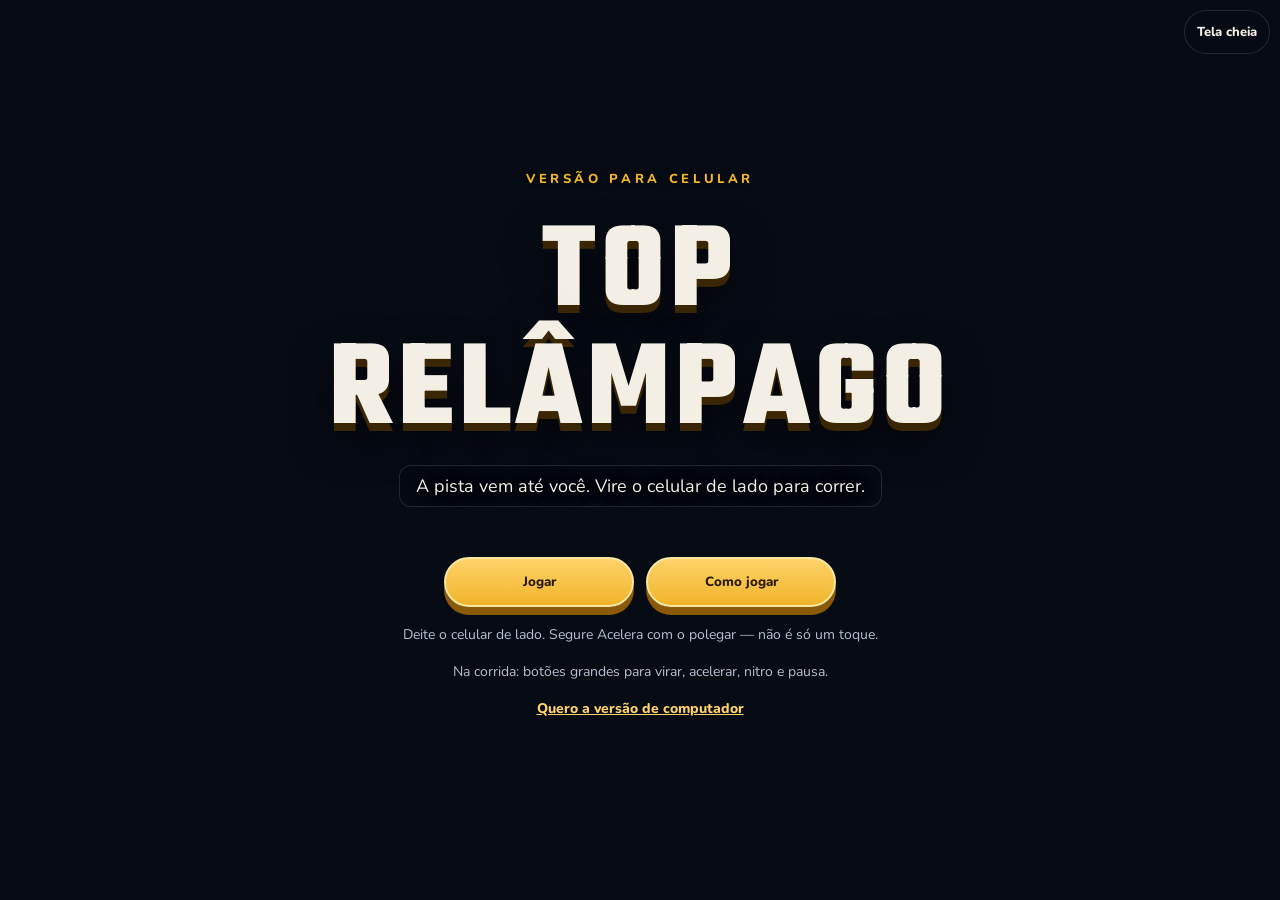
==== celular/index.html @ cd4d46d6 "Polish: tip 1º min, juice gate, pause/pads/chegada, cache ?v=202610012319 - Dica PT-BR (acelera/curv" ====
<!DOCTYPE html>
<html lang="pt-BR">
<head>
  <!-- ui: no Som/Pausa nosombtn2 -->
  <meta charset="UTF-8" />
  <meta name="viewport" content="width=device-width, initial-scale=1, maximum-scale=1, user-scalable=no, viewport-fit=cover, interactive-widget=resizes-content" />
  <title>TOP RELÂMPAGO · Celular</title>
  <meta name="description" content="TOP RELÂMPAGO no celular, com botões na tela." />
  <meta name="theme-color" content="#0b1220" />
  <meta name="apple-mobile-web-app-capable" content="yes" />
  <meta name="apple-mobile-web-app-status-bar-style" content="black-translucent" />
  <meta name="mobile-web-app-capable" content="yes" />
  <link rel="icon" href="../favicon.svg" type="image/svg+xml" />
  <link rel="preconnect" href="https://fonts.googleapis.com" />
  <link rel="preconnect" href="https://fonts.gstatic.com" crossorigin />
  <link href="https://fonts.googleapis.com/css2?family=Nunito:wght@500;700;800&family=Teko:wght@500;600;700&display=swap" rel="stylesheet" />
  <link rel="stylesheet" href="../css/style.css?v=202610012319" />
  <script type="importmap">
  {
    "imports": {
      "three": "../js/vendor/three.module.js?v=202610012319"
    }
  }
  </script>
</head>
<body data-modo="celular" class="modo-celular">
  <div id="app">
    <canvas id="view" tabindex="0"></canvas>

    <div id="hud" class="hud hidden" aria-hidden="true">
      <div class="hud-top">
        <div class="hud-card hud-track">
          <span class="hud-label">Pista</span>
          <strong class="hud-track-value"><span id="hud-flag" class="hud-flag">🏖️</span><span id="hud-track-name">Praia</span></strong>
        </div>
        <div class="hud-card">
          <span class="hud-label">Posição</span>
          <strong id="hud-pos">1<span>/8</span></strong>
        </div>
        <div class="hud-card">
          <span class="hud-label">Volta</span>
          <strong id="hud-lap">1<span>/2</span></strong>
        </div>
        <div class="hud-card wide">
          <span class="hud-label">Tempo</span>
          <strong id="hud-time">0:00.00</strong>
        </div>
        <div class="hud-card">
          <span class="hud-label">Melhor</span>
          <strong id="hud-best">—</strong>
        </div>
      </div>
      <div class="hud-mid">
        <div class="minimap-wrap">
          <span class="minimap-label">MAPA</span>
          <canvas id="minimap" width="154" height="154" aria-label="Minimapa da pista"></canvas>
        </div>
      </div>
      <div class="hud-bottom">
        <div class="bars">
          <div class="bar">
            <span id="hud-nitro-label">Nitro · 3</span>
            <div class="nitro-pips" id="hud-nitro-pips" aria-label="Cargas de nitro">
              <i></i><i></i><i></i>
            </div>
          </div>
          <div class="bar">
            <span>Combustível</span>
            <div class="bar-track fuel"><i id="hud-fuel"></i></div>
          </div>
        </div>
        <div class="speedo">
          <strong id="hud-speed">0</strong>
          <em>km/h</em>
        </div>
      </div>
      <div id="toast" class="toast hidden"></div>
    </div>

    <div id="lap-banner" class="lap-banner hidden" aria-live="polite">
      <span class="lap-banner-eyebrow">Ao vivo</span>
      <strong id="lap-banner-title">VOLTA</strong>
      <div class="lap-banner-stats">
        <span class="lap-banner-pos">P<span id="lap-banner-pos">1</span></span>
        <span id="lap-banner-time">0:00.00</span>
      </div>
    </div>

    <div id="radio" class="radio hidden" aria-live="polite">
      <span class="radio-tag">Rádio</span>
      <span id="radio-msg"></span>
    </div>

    <div id="countdown" class="countdown hidden" aria-live="polite">
      <div class="lights" aria-hidden="true"><i></i><i></i><i></i></div>
      <strong id="countdown-num">3</strong>
    </div>

<section id="screen-title" class="screen">
      <div class="screen-inner">
        <p class="eyebrow">Versão para celular</p>
        <h1>TOP RELÂMPAGO</h1>
        <p class="tagline">A pista vem até você. Vire o celular de lado para correr.</p>
        <div class="menu" id="menu-title">
          <button type="button" data-action="play" class="primary">Jogar</button>
          <button type="button" data-action="howto">Como jogar</button>
        </div>
        <p id="webgl-note" class="hint webgl-note hidden" role="status">Este aparelho não ligou o gráfico 3D. O jogo segue no modo clássico (2D).</p>
        <p class="hint">Deite o celular de lado. Segure Acelera com o polegar — não é só um toque.</p>
        <p class="hint">Na corrida: botões grandes para virar, acelerar, nitro e pausa.</p>
        <p class="hint"><a href="../index.html">Quero a versão de computador</a></p>
      </div>
    </section>

    <section id="screen-howto" class="screen hidden">
      <div class="screen-inner card-panel">
        <h2>Como jogar</h2>
        <ul class="howto">
          <li>Deite o celular de lado — a pista fica maior.</li>
          <li>Polegar esquerdo: virar para os lados.</li>
          <li>Polegar direito: <strong>segure Acelera</strong> (não é só um toque) e use o nitro.</li>
          <li>Cole atrás de um rival para ganhar vácuo (draft) e um pouco mais de velocidade.</li>
          <li>Galão amarelo no meio da pista: passe por cima para encher o tanque. Sem combustível o motor morre.</li>
          <li>No campeonato, precisa chegar em 4º ou melhor para avançar.</li>
          <li>O nitro tem 3 cargas por corrida. Cada toque gasta uma. Solte e aperte de novo para a próxima.</li>
          <li>Tela cheia / Preencher tela ocupa a área visível. No iPhone a barra do Safari só some em Compartilhar → Adicionar à Tela de Início.</li>
        </ul>
        <p>Fique no asfalto. Curvas fortes puxam o carro. Os rivais fecham a porta. Ganhe dinheiro nas corridas e melhore o carro na oficina.</p>
        <div class="menu">
          <button type="button" data-action="back-title" class="primary">Voltar</button>
        </div>
      </div>
    </section>

    <section id="screen-cars" class="screen hidden">
      <div class="screen-inner wide">
        <h2>Escolha o carro</h2>
        <p class="sub">Cada um dirige de um jeito. Teste e sinta.</p>
        <div id="car-grid" class="grid-4"></div>
        <div class="menu">
          <button type="button" data-action="cars-next" class="primary">Continuar</button>
          <button type="button" data-action="back-title">Voltar</button>
        </div>
      </div>
    </section>

    <section id="screen-mode" class="screen hidden">
      <div class="screen-inner">
        <h2>Como quer correr?</h2>
        <div class="menu stacked">
          <button type="button" data-action="mode-cup" class="primary" id="btn-cup">Campeonato</button>
          <button type="button" data-action="mode-quick">Corrida rápida</button>
          <button type="button" data-action="open-shop">Oficina</button>
          <button type="button" data-action="back-cars">Trocar carro</button>
        </div>
        <p class="hint" id="money-hint">Seu dinheiro: $0</p>
      </div>
    </section>

    <section id="screen-tracks" class="screen hidden">
      <div class="screen-inner wide">
        <h2>Escolha a pista</h2>
        <div id="track-grid" class="grid-tracks"></div>
        <div class="menu">
          <button type="button" data-action="track-go" class="primary">Correr</button>
          <button type="button" data-action="back-mode">Voltar</button>
        </div>
      </div>
    </section>

    <section id="screen-shop" class="screen hidden">
      <div class="screen-inner wide">
        <h2>Oficina</h2>
        <p class="sub" id="shop-money">Dinheiro: $0</p>
        <div id="shop-grid" class="shop-grid"></div>
        <div class="menu">
          <button type="button" data-action="shop-back" class="primary">Pronto</button>
        </div>
      </div>
    </section>

    <section id="screen-pause" class="screen hidden dim pause-overlay">
      <div class="screen-inner card-panel pause-card">
        <p class="pause-eyebrow">Corrida pausada</p>
        <h2>Pausa</h2>
        <p class="pause-hint">Toque em Continuar para voltar à pista.</p>
        <ul class="howto compact">
          <li>Segure <strong>Acelera</strong> · setas viram · <strong>Nitro</strong> no polegar</li>
          <li>Deite o celular para ver mais pista</li>
        </ul>
        <div class="menu stacked">
          <button type="button" data-action="resume" class="primary">Continuar</button>
          <button type="button" data-action="mute">Som</button>
          <button type="button" data-action="restart">Recomeçar</button>
          <button type="button" data-action="quit-race">Sair da corrida</button>
        </div>
      </div>
    </section>

    <section id="screen-results" class="screen hidden">
      <div class="screen-inner wide">
        <h2 id="results-title">Chegada</h2>
        <p class="sub" id="results-sub"></p>
        <table class="board" id="results-table"></table>
        <div class="menu">
          <button type="button" data-action="results-next" class="primary">Continuar</button>
        </div>
      </div>
    </section>

    <section id="screen-standings" class="screen hidden">
      <div class="screen-inner wide">
        <h2 id="standings-title">Campeonato</h2>
        <p class="sub" id="standings-sub"></p>
        <table class="board" id="standings-table"></table>
        <div class="menu">
          <button type="button" data-action="cup-next" class="primary">Próxima etapa</button>
          <button type="button" data-action="open-shop">Oficina</button>
        </div>
      </div>
    </section>

    <div id="pads" class="pads hidden" aria-hidden="true">
      <div class="pad-cluster left">
        <button type="button" class="pad" data-hold="left">◀</button>
        <button type="button" class="pad" data-hold="right">▶</button>
      </div>
      <div class="pad-cluster right">
        <button type="button" class="pad nitro" data-hold="nitro">Nitro</button>
        <div class="pad-stack">
          <button type="button" class="pad go" data-hold="up">Acelera</button>
        </div>
      </div>
    </div>

    <div id="rotate-hint" class="rotate-hint hidden">
      <p>Deite o celular de lado — a pista fica maior.</p>
      <p class="hint">Se quiser, dá para jogar em pé.</p>
      <button type="button" class="primary" data-action="portrait-ok">Jogar em pé</button>
    </div>

    <div class="top-tools">
      <button type="button" id="btn-pause" class="hud-pause" data-action="pause" title="Pausa">Pausa</button>
      <button type="button" id="btn-full" title="Tela cheia">Tela cheia</button>
    </div>
  </div>
  <script type="module" src="../js/app.js?v=202610012319"></script>
</body>
</html>
---- css/style.css ----
:root {
  --bg: #070b14;
  --panel: rgba(10, 16, 28, 0.82);
  --line: rgba(240, 180, 41, 0.35);
  --gold: #f0b429;
  --gold-2: #ffd36a;
  --text: #f4efe4;
  --muted: #b7c0d0;
  --danger: #ff5d6c;
  --ok: #3dd68c;
  --shadow: 0 20px 60px rgba(0, 0, 0, 0.45);
}

* { box-sizing: border-box; margin: 0; padding: 0; }

html, body {
  width: 100%;
  height: 100%;
  height: -webkit-fill-available;
  height: 100svh;
  height: 100dvh;
  min-height: 100svh;
  min-height: 100dvh;
  overflow: hidden;
  overscroll-behavior: none;
  touch-action: none;
  position: fixed;
  inset: 0;
  padding: 0;
  margin: 0;
  background: var(--bg);
  color: var(--text);
  font-family: "Nunito", "Segoe UI", sans-serif;
  -webkit-text-size-adjust: 100%;
  user-select: none;
  -webkit-user-select: none;
  -webkit-touch-callout: none;
}

#app {
  width: 100%;
  height: 100%;
  height: -webkit-fill-available;
  height: 100svh;
  height: 100dvh;
  min-height: 100svh;
  min-height: 100dvh;
  overflow: hidden;
  touch-action: none;
  position: fixed;
  inset: 0;
  padding: 0;
  margin: 0;
}

#view {
  position: absolute;
  inset: 0;
  width: 100%;
  height: 100%;
  display: block;
  outline: none;
  pointer-events: none;
  touch-action: none;
}

.webgl-note {
  color: #ffd36a;
  font-weight: 800;
}

html.immersive,
html.immersive body,
html.immersive #app,
body.immersive,
body.immersive #app {
  position: fixed;
  inset: 0;
  width: 100%;
  width: 100dvw;
  height: 100svh;
  height: 100dvh;
  height: -webkit-fill-available;
  min-height: 100dvh;
  padding: 0;
  margin: 0;
}

.hidden { display: none !important; }

.screen {
  position: absolute;
  inset: 0;
  display: flex;
  align-items: flex-start;
  justify-content: center;
  padding: max(16px, env(safe-area-inset-top)) max(16px, env(safe-area-inset-right)) max(16px, env(safe-area-inset-bottom)) max(16px, env(safe-area-inset-left));
  background: linear-gradient(180deg, rgba(7, 11, 20, 0.28), rgba(7, 11, 20, 0.62));
  z-index: 5;
  overflow-x: hidden;
  overflow-y: auto;
  touch-action: pan-y;
  -webkit-overflow-scrolling: touch;
  overflow-anchor: none;
}

.screen.dim { background: rgba(4, 7, 14, 0.72); backdrop-filter: blur(6px); }
.screen.dim.pause-overlay { background: rgba(2, 5, 12, 0.88); backdrop-filter: blur(10px); }

.screen-inner {
  width: min(720px, 100%);
  text-align: center;
  margin-block: auto;
  padding-bottom: 12px;
}

.screen-inner.wide { width: min(1080px, 100%); }

#screen-results .screen-inner.wide,
#screen-standings .screen-inner.wide {
  width: min(560px, 100%);
}

#screen-results .board,
#screen-standings .board {
  width: 100%;
  table-layout: fixed;
  margin-inline: auto;
}

.card-panel {
  background: var(--panel);
  border: 1px solid var(--line);
  border-radius: 22px;
  padding: 36px 32px;
  box-shadow: var(--shadow);
}

.eyebrow {
  letter-spacing: 0.28em;
  text-transform: uppercase;
  color: var(--gold);
  font-size: 13px;
  font-weight: 800;
  position: relative;
  z-index: 1;
  text-shadow: 0 1px 6px #000;
}

h1 {
  font-family: "Teko", Impact, sans-serif;
  font-size: clamp(64px, 12vw, 124px);
  line-height: 0.95;
  letter-spacing: 0.04em;
  text-shadow: 0 8px 0 #3a2504, 0 18px 40px rgba(0, 0, 0, 0.55);
  margin: 14px 0 12px;
  padding-top: 0.12em;
  overflow: visible;
}

h2 {
  font-family: "Teko", Impact, sans-serif;
  font-size: clamp(40px, 7vw, 64px);
  letter-spacing: 0.04em;
  margin-bottom: 6px;
}

.tagline, .sub, .hint, p { color: var(--muted); }

.tagline {
  font-size: 18px;
  margin-bottom: 28px;
  color: #f4efe4;
  text-shadow: 0 2px 10px #000, 0 0 18px rgba(0, 0, 0, 0.95);
  background: rgba(7, 11, 20, 0.62);
  display: inline-block;
  padding: 8px 16px;
  border-radius: 12px;
  border: 1px solid rgba(255,255,255,0.12);
}
.sub { margin-bottom: 22px; }
.hint { margin-top: 18px; font-size: 14px; }

.menu {
  display: flex;
  gap: 12px;
  justify-content: center;
  flex-wrap: wrap;
  margin-top: 22px;
}

.menu.stacked {
  flex-direction: column;
  align-items: center;
}

button {
  font-family: inherit;
  font-weight: 800;
  border: 1px solid transparent;
  border-radius: 999px;
  padding: 14px 26px;
  min-width: 190px;
  min-height: 48px;
  cursor: pointer;
  color: var(--text);
  background: rgba(255, 255, 255, 0.08);
  touch-action: manipulation;
  -webkit-tap-highlight-color: transparent;
  transition: transform 0.12s ease, background 0.12s ease, box-shadow 0.12s ease;
}

button.primary,
.menu button {
  background: linear-gradient(180deg, var(--gold-2), var(--gold));
  color: #2a1b02;
  border: 2px solid #f5e6a3;
  box-shadow: 0 8px 0 #8a5a08;
}

.menu button:disabled {
  opacity: 0.5;
  box-shadow: 0 4px 0 #6a4e12;
  cursor: default;
  transform: none;
}

button:hover { transform: translateY(-1px); }
button:focus-visible { outline: 3px solid var(--gold-2); outline-offset: 3px; }
button.selected, .pick.selected {
  box-shadow: 0 0 0 3px var(--gold);
}

.howto {
  list-style: none;
  text-align: left;
  margin: 18px auto 16px;
  max-width: 460px;
  color: var(--text);
}

.howto li { margin: 8px 0; }
.howto.compact { margin-bottom: 8px; }

kbd {
  display: inline-block;
  min-width: 1.6em;
  padding: 1px 7px;
  border-radius: 6px;
  border: 1px solid rgba(255,255,255,0.2);
  background: rgba(0,0,0,0.35);
  font-size: 12px;
  font-family: inherit;
  color: var(--gold-2);
  text-align: center;
}

.grid-4, .grid-tracks, .shop-grid {
  display: grid;
  gap: 14px;
}

.grid-4 { grid-template-columns: repeat(4, minmax(0, 1fr)); }
.grid-tracks { grid-template-columns: repeat(5, minmax(0, 1fr)); }
.shop-grid { grid-template-columns: repeat(3, minmax(0, 1fr)); }

#screen-shop .shop-grid { margin-bottom: 8px; }
#screen-shop .shop-card .menu {
  margin-top: 12px;
  position: relative;
  z-index: 1;
}
#screen-shop .shop-card .menu button {
  min-width: 0;
  width: 100%;
}
#screen-shop > .screen-inner > .menu {
  position: relative;
  z-index: 2;
  margin-top: 18px;
  padding-bottom: 10px;
}

.pick, .shop-card {
  background: var(--panel);
  border: 1px solid rgba(255,255,255,0.08);
  border-radius: 18px;
  padding: 16px 12px 14px;
  text-align: left;
  cursor: pointer;
  min-width: 0;
  min-height: 48px;
  box-shadow: var(--shadow);
  touch-action: manipulation;
}

.pick h3, .shop-card h3 {
  font-family: "Teko", Impact, sans-serif;
  font-size: 30px;
  letter-spacing: 0.03em;
}

.pick p, .shop-card p { font-size: 13px; margin: 4px 0 10px; }

.swatch {
  height: 10px;
  border-radius: 999px;
  margin-bottom: 10px;
}

.stat {
  display: flex;
  align-items: center;
  gap: 8px;
  font-size: 12px;
  margin: 4px 0;
  color: var(--muted);
}

.stat b { width: 72px; font-weight: 700; color: var(--text); }
.stat i {
  flex: 1;
  height: 7px;
  border-radius: 99px;
  background: rgba(255,255,255,0.08);
  display: block;
  position: relative;
  font-style: normal;
}

.stat i::after {
  content: "";
  position: absolute;
  inset: 0 auto 0 0;
  width: var(--v, 50%);
  border-radius: inherit;
  background: linear-gradient(90deg, #6ecbff, var(--gold));
}

.board {
  width: 100%;
  border-collapse: collapse;
  background: var(--panel);
  border-radius: 16px;
  overflow: hidden;
  margin: 10px 0 8px;
}

.board th, .board td {
  padding: 12px 14px;
  text-align: left;
}

.board th { color: var(--gold); font-size: 13px; letter-spacing: 0.08em; text-transform: uppercase; }
.board tr:nth-child(even) { background: rgba(255,255,255,0.03); }
.board .you { color: var(--gold-2); font-weight: 800; }

.top-tools {
  position: absolute;
  top: max(10px, env(safe-area-inset-top));
  right: max(10px, env(safe-area-inset-right));
  z-index: 20;
  display: flex;
  gap: 8px;
}

body.racing .top-tools {
  right: calc(max(12px, env(safe-area-inset-right)) + 128px);
  top: max(10px, env(safe-area-inset-top));
}

.top-tools button {
  min-width: 48px;
  min-height: 44px;
  padding: 8px 12px;
  font-size: 13px;
  background: rgba(7, 11, 20, 0.55);
  border: 1px solid rgba(255,255,255,0.12);
}

.hud {
  position: absolute;
  inset: 0;
  pointer-events: none;
  z-index: 4;
}

.hud-pause {
  position: absolute;
  top: max(10px, env(safe-area-inset-top));
  left: 50%;
  transform: translateX(-50%);
  z-index: 7;
  pointer-events: auto;
  min-width: 88px;
  min-height: 44px;
  padding: 8px 18px;
  background: rgba(7, 11, 20, 0.7);
  border: 1px solid rgba(255,255,255,0.16);
}

.hud-top {
  position: absolute;
  top: max(12px, env(safe-area-inset-top));
  left: max(12px, env(safe-area-inset-left));
  display: flex;
  gap: 10px;
}

.hud-card {
  background: rgba(2, 4, 10, 0.92);
  border: 1px solid rgba(255,255,255,0.38);
  border-radius: 10px;
  padding: 8px 14px;
  min-width: 92px;
  box-shadow: 0 4px 18px rgba(0, 0, 0, 0.7);
}

.hud-card.wide { min-width: 140px; }
.hud-track { min-width: 148px; max-width: 220px; }
.hud-track strong {
  display: flex;
  align-items: center;
  gap: 8px;
  font-size: 22px !important;
  letter-spacing: 0.02em;
}
.hud-flag { font-size: 22px; line-height: 1; filter: drop-shadow(0 1px 2px #000); }
#hud-track-name {
  font-size: 18px;
  white-space: nowrap;
  overflow: hidden;
  text-overflow: ellipsis;
  max-width: 14ch;
}
.hud-label {
  display: block;
  font-size: 11px;
  letter-spacing: 0.12em;
  text-transform: uppercase;
  color: #e8edf5;
  text-shadow: 0 1px 3px #000;
}
.hud-card strong {
  font-family: "Teko", Impact, sans-serif;
  font-size: 36px;
  line-height: 1;
  text-shadow: 0 2px 6px #000, 0 0 8px rgba(0,0,0,0.8);
}
.hud-card strong span { font-size: 18px; color: #c9d2e0; }

.hud-mid {
  position: absolute;
  top: max(52px, calc(env(safe-area-inset-top) + 48px));
  right: max(12px, env(safe-area-inset-right));
}

.minimap-wrap {
  position: relative;
  width: 126px;
  display: flex;
  flex-direction: column;
  gap: 0;
  filter: drop-shadow(0 6px 16px rgba(0, 0, 0, 0.55));
}
.minimap-label {
  display: block;
  margin: 0;
  padding: 3px 8px 2px;
  font-size: 10px;
  font-weight: 800;
  letter-spacing: 0.18em;
  text-transform: uppercase;
  color: #f3f6fb;
  background: linear-gradient(180deg, rgba(18, 24, 36, 0.96), rgba(8, 12, 20, 0.96));
  border: 1px solid rgba(255, 255, 255, 0.28);
  border-bottom: none;
  border-radius: 12px 12px 0 0;
  box-shadow: inset 0 0 0 1px rgba(240, 180, 41, 0.28);
  text-shadow: 0 1px 2px rgba(0, 0, 0, 0.9);
  pointer-events: none;
  line-height: 1.2;
}
#minimap {
  display: block;
  width: 126px;
  height: 112px;
  background: rgba(4, 8, 14, 0.96);
  border: 1px solid rgba(255, 255, 255, 0.28);
  border-radius: 0 0 12px 12px;
  box-shadow:
    inset 0 0 0 1px rgba(240, 180, 41, 0.22),
    inset 0 1px 0 rgba(255, 255, 255, 0.08);
  overflow: hidden;
}

.hud-bottom {
  position: absolute;
  left: max(12px, env(safe-area-inset-left));
  right: max(12px, env(safe-area-inset-right));
  bottom: 16px;
  display: flex;
  justify-content: space-between;
  align-items: flex-end;
}

.bars { width: min(340px, 48vw); }
.bar { margin-top: 8px; }
.bar span {
  font-size: 12px;
  color: #e8edf5;
  text-shadow: 0 1px 3px #000;
  display: inline-block;
  background: rgba(4, 8, 16, 0.75);
  padding: 1px 7px;
  border-radius: 6px;
}
.bar-track {
  height: 12px;
  border-radius: 99px;
  background: rgba(0,0,0,0.45);
  border: 1px solid rgba(255,255,255,0.1);
  overflow: hidden;
  margin-top: 4px;
}

.bar-track i {
  display: block;
  height: 100%;
  width: 0%;
  background: linear-gradient(90deg, #7c5cff, #49d6ff);
}

.bar-track.hot i {
  box-shadow: 0 0 12px #49d6ff;
}

.bar-track.fuel i { background: linear-gradient(90deg, #ff5d6c, #f0b429); }

.nitro-pips {
  display: flex;
  gap: 6px;
  margin-top: 4px;
  height: 14px;
}
.nitro-pips i {
  flex: 1;
  border-radius: 4px;
  background: rgba(0,0,0,0.45);
  border: 1px solid rgba(255,255,255,0.18);
}
.nitro-pips i.on {
  background: linear-gradient(180deg, #7cf6ff, #3d7dff);
  box-shadow: 0 0 8px rgba(73, 214, 255, 0.55);
}
.nitro-pips.hot i.on {
  box-shadow: 0 0 12px #49d6ff;
}

.speedo {
  text-align: right;
  background: rgba(4, 8, 16, 0.82);
  padding: 8px 14px 10px;
  border-radius: 14px;
  border: 1px solid rgba(255,255,255,0.18);
  box-shadow: 0 4px 16px rgba(0,0,0,0.5);
  overflow: visible;
}
.speedo strong {
  font-family: "Teko", Impact, sans-serif;
  font-size: 84px;
  line-height: 0.85;
  display: block;
  text-shadow: 0 2px 6px #000, 0 6px 20px rgba(0,0,0,0.55);
  overflow: visible;
}
.speedo strong.boost { color: #9cfff8; text-shadow: 0 0 22px #49d6ff, 0 0 40px rgba(73,214,255,0.45), 0 2px 6px #000; }
.speedo em {
  color: #d5dbe6;
  font-style: normal;
  letter-spacing: 0.18em;
  text-shadow: 0 1px 3px #000;
}

.toast {
  position: absolute;
  left: 50%;
  top: auto;
  bottom: max(108px, calc(env(safe-area-inset-bottom) + 92px));
  transform: translateX(-50%);
  z-index: 8;
  font-family: "Nunito", system-ui, sans-serif;
  font-size: 18px;
  font-weight: 800;
  letter-spacing: 0.04em;
  color: #e8fbff;
  text-shadow: 0 1px 4px #000;
  padding: 8px 14px;
  border-radius: 999px;
  background: rgba(6, 12, 22, 0.78);
  border: 1px solid rgba(124, 246, 255, 0.35);
  box-shadow: 0 8px 24px rgba(0,0,0,0.35);
  pointer-events: none;
  max-width: min(92vw, 420px);
  text-align: center;
}
.toast.toast-nitro {
  color: #9cfff8;
  border-color: rgba(124, 246, 255, 0.7);
  box-shadow: 0 0 22px rgba(73, 214, 255, 0.45);
}
.toast.toast-fuel {
  color: #ffe28a;
  border-color: rgba(255, 210, 90, 0.55);
}
.toast.toast-hit {
  color: #ffc4b8;
  border-color: rgba(255, 120, 90, 0.7);
  box-shadow: 0 0 22px rgba(255, 90, 60, 0.4);
}

.countdown {
  position: absolute;
  inset: 0;
  display: flex;
  flex-direction: column;
  align-items: center;
  justify-content: center;
  gap: 18px;
  z-index: 6;
  pointer-events: none;
  background: radial-gradient(ellipse at center, rgba(0,0,0,0.35) 0%, rgba(0,0,0,0.08) 55%, transparent 72%);
}
.countdown .lights {
  display: flex;
  gap: 14px;
  padding: 10px 16px;
  border-radius: 999px;
  background: rgba(6, 10, 18, 0.82);
  border: 2px solid rgba(255,255,255,0.25);
  box-shadow: 0 10px 28px rgba(0,0,0,0.45);
}
.countdown .lights i {
  width: 28px;
  height: 28px;
  border-radius: 50%;
  background: #2a3038;
  box-shadow: inset 0 2px 4px rgba(0,0,0,0.6);
  transition: background 0.12s, box-shadow 0.12s;
}
.countdown.n3 .lights i:nth-child(1),
.countdown.n2 .lights i:nth-child(1),
.countdown.n2 .lights i:nth-child(2),
.countdown.n1 .lights i {
  background: radial-gradient(circle at 35% 30%, #ff8a7a, #d41919 70%);
  box-shadow: 0 0 22px rgba(255, 60, 40, 0.95), 0 0 8px rgba(255,120,80,0.5), inset 0 1px 2px rgba(255,255,255,0.35);
  transform: scale(1.06);
}
.countdown.go .lights i {
  background: radial-gradient(circle at 35% 30%, #b4ff9a, #1f9a2e 70%);
  box-shadow: 0 0 24px rgba(60, 255, 90, 1), 0 0 10px rgba(120,255,100,0.55), inset 0 1px 2px rgba(255,255,255,0.35);
  transform: scale(1.08);
}
#countdown-num {
  font-family: "Teko", Impact, sans-serif;
  font-size: clamp(110px, 28vw, 200px);
  line-height: 0.85;
  color: #fff;
  text-shadow: 0 8px 0 #111, 0 14px 36px rgba(0,0,0,0.75);
  letter-spacing: 0.04em;
}
.countdown.go #countdown-num {
  color: #b8ff6a;
  text-shadow: 0 8px 0 #143016, 0 0 40px rgba(120, 255, 80, 0.65), 0 14px 36px rgba(0,0,0,0.75);
  animation: go-pop 0.35s ease-out;
}
@keyframes go-pop {
  from { transform: scale(0.7); opacity: 0.4; }
  to { transform: scale(1); opacity: 1; }
}

.lap-banner {
  position: absolute;
  left: 50%;
  top: max(58px, calc(env(safe-area-inset-top) + 52px));
  transform: translateX(-50%);
  z-index: 9;
  min-width: min(56vw, 200px);
  max-width: min(70vw, 240px);
  padding: 6px 12px 7px;
  text-align: center;
  pointer-events: none;
  border-radius: 8px;
  background: linear-gradient(180deg, rgba(12, 16, 28, 0.48), rgba(6, 8, 16, 0.42));
  border: 1px solid rgba(240, 180, 41, 0.4);
  box-shadow: 0 6px 16px rgba(0,0,0,0.28);
  backdrop-filter: blur(2px);
  animation: none;
}
.lap-banner-eyebrow {
  display: block;
  font-size: 9px;
  letter-spacing: 0.16em;
  text-transform: uppercase;
  color: rgba(240, 180, 41, 0.9);
  font-weight: 800;
}
#lap-banner-title {
  display: block;
  font-family: "Teko", Impact, sans-serif;
  font-size: clamp(22px, 5vw, 30px);
  line-height: 0.95;
  color: rgba(255,255,255,0.92);
  text-shadow: 0 1px 2px rgba(0,0,0,0.7);
}
.lap-banner-stats {
  display: flex;
  justify-content: center;
  gap: 14px;
  margin-top: 2px;
  font-family: "Teko", Impact, sans-serif;
  font-size: 18px;
  color: rgba(232, 237, 245, 0.9);
}
.lap-banner-pos { color: #9cfff8; }
@keyframes tv-blink {
  0%, 100% { filter: brightness(1); }
  50% { filter: brightness(1.18); }
}

.radio {
  position: absolute;
  left: max(12px, env(safe-area-inset-left));
  bottom: max(118px, calc(env(safe-area-inset-bottom) + 102px));
  z-index: 9;
  display: flex;
  align-items: center;
  gap: 10px;
  max-width: min(78vw, 360px);
  padding: 8px 12px;
  border-radius: 10px;
  background: rgba(8, 14, 24, 0.88);
  border: 1px solid rgba(124, 246, 255, 0.35);
  box-shadow: 0 8px 22px rgba(0,0,0,0.4);
  pointer-events: none;
  animation: radio-in 0.25s ease-out;
}
.radio-tag {
  flex: 0 0 auto;
  font-size: 10px;
  font-weight: 800;
  letter-spacing: 0.14em;
  text-transform: uppercase;
  color: #041018;
  background: #7cf6ff;
  padding: 3px 7px;
  border-radius: 4px;
}
#radio-msg {
  font-size: 14px;
  font-weight: 700;
  color: #e8fbff;
  text-shadow: 0 1px 2px #000;
}
@keyframes radio-in {
  from { transform: translateY(8px); opacity: 0; }
  to { transform: translateY(0); opacity: 1; }
}
body.modo-celular.racing .radio {
  bottom: auto;
  top: max(150px, calc(env(safe-area-inset-top) + 140px));
  left: max(12px, env(safe-area-inset-left));
}
body.modo-celular.racing .lap-banner {
  top: max(56px, calc(env(safe-area-inset-top) + 48px));
}
body.modo-celular.racing .hud-track { display: none; }
body.modo-celular.racing .countdown .lights i { width: 22px; height: 22px; }
body.modo-celular.racing #countdown-num { font-size: clamp(90px, 24vw, 140px); }


.pads {
  position: absolute;
  inset: 0;
  z-index: 8;
  pointer-events: none;
}

.pad-cluster {
  position: absolute;
  display: flex;
  gap: 12px;
  pointer-events: none;
  bottom: max(12px, env(safe-area-inset-bottom));
}

.pad-cluster.left { left: max(12px, env(safe-area-inset-left)); }
.pad-cluster.right {
  right: max(12px, env(safe-area-inset-right));
  align-items: flex-end;
}

.pad-stack { display: flex; flex-direction: column; gap: 10px; }

.pad {
  pointer-events: auto;
  min-width: 88px;
  min-height: 88px;
  width: 88px;
  height: 88px;
  padding: 0;
  border-radius: 18px;
  border: 2px solid rgba(255,255,255,0.22);
  background: rgba(8, 12, 22, 0.62);
  color: #fff;
  font-size: 18px;
  box-shadow: none;
  touch-action: none;
  user-select: none;
  -webkit-user-select: none;
  -webkit-touch-callout: none;
}

.pad.go {
  background: linear-gradient(180deg, #3dd68c, #1e9a5a);
  color: #062414;
  min-width: 108px;
  width: 108px;
  height: 108px;
  font-size: 20px;
}

.pad.stop {
  background: rgba(255, 93, 108, 0.82);
  min-width: 92px;
  width: 92px;
}

.pad.nitro {
  background: linear-gradient(180deg, #7c5cff, #3d2cb0);
  min-width: 84px;
  width: 84px;
  height: 84px;
  font-size: 16px;
}

.pad.held {
  transform: scale(0.96);
  filter: brightness(1.2);
  box-shadow: 0 0 0 3px var(--gold);
}

.rotate-hint {
  position: absolute;
  inset: 0;
  z-index: 30;
  display: flex;
  flex-direction: column;
  align-items: center;
  justify-content: center;
  background: rgba(7, 11, 20, 0.92);
  text-align: center;
  padding: 24px;
  font-family: "Teko", Impact, sans-serif;
  font-size: 36px;
  letter-spacing: 0.04em;
}
.rotate-hint button {
  margin-top: 20px;
  pointer-events: auto;
  z-index: 31;
  width: auto;
  min-width: 180px;
}

#view { cursor: default; }
body.racing a { pointer-events: none !important; }

@media (max-width: 980px) {
  .grid-4, .grid-tracks, .shop-grid { grid-template-columns: 1fr 1fr; }
  .hud-card strong { font-size: 28px; }
  .speedo strong { font-size: 56px; }
  .minimap-wrap { width: 118px; } #minimap { width: 118px; height: 104px; }
  body.racing .top-tools {
    right: calc(max(12px, env(safe-area-inset-right)) + 114px);
  }
}

@media (max-width: 640px) {
  .grid-4, .grid-tracks, .shop-grid { grid-template-columns: 1fr; }
  button { width: min(280px, 100%); }
  h1 { font-size: clamp(56px, 18vw, 96px); }
}

body.modo-celular.racing .hud-top {
  top: max(8px, env(safe-area-inset-top));
  max-width: calc(100% - 147px);
  flex-wrap: wrap;
  row-gap: 6px;
}
body.modo-celular.racing .hud-card.wide { min-width: 96px; }
@media (orientation: portrait) and (max-width: 480px) {
  body.modo-celular.racing .hud-card.wide { min-width: 88px; }
  body.modo-celular.racing #hud-time { font-size: 20px; }
}
body.modo-celular.racing .hud-bottom {
  top: max(76px, calc(env(safe-area-inset-top) + 68px));
  bottom: auto;
  left: max(12px, env(safe-area-inset-left));
  right: auto;
  width: min(154px, 40vw);
  flex-direction: column;
  align-items: stretch;
  gap: 8px;
}

body.modo-celular.racing .hud-bottom .speedo {
  text-align: left;
  width: fit-content;
  max-width: 100%;
}

body.modo-celular.racing .speedo strong { font-size: 36px; line-height: 0.9; }
body.modo-celular.racing .bars { width: 100%; }
body.modo-celular.racing .hud-card { padding: 4px 10px; min-width: 72px; }
body.modo-celular.racing .hud-card strong { font-size: 24px; }
body.modo-celular.racing .minimap-wrap { width: 118px; } #minimap { width: 118px; height: 104px; }
body.modo-celular.racing .hud-mid { top: max(10px, env(safe-area-inset-top)); }
body.modo-celular.racing .top-tools {
  top: max(8px, env(safe-area-inset-top));
  right: calc(max(10px, env(safe-area-inset-right)) + 110px);
}

@media (orientation: landscape) and (max-height: 480px) {
  .screen-inner { padding-top: 8px; }
  h1 { font-size: 72px; }
  h2 { font-size: 36px; }
  .hud-card strong { font-size: 22px; }
  /* Alvos de polegar: não encolher abaixo de ~44pt */
  .pad { min-width: 80px; min-height: 80px; width: 80px; height: 80px; font-size: 17px; }
  .pad.go, .pad.stop { min-width: 100px; width: 100px; height: 100px; }
  .pad.nitro { min-width: 78px; width: 78px; height: 78px; font-size: 15px; }
  .pad-cluster { bottom: max(10px, env(safe-area-inset-bottom)); gap: 10px; }
}

body.modo-pc .pads,
body.modo-pc .rotate-hint,
body.modo-pc .hud-pause { display: none !important; }

body.rotate-block #toast,
body.rotate-block #countdown,
body.rotate-block #lap-banner,
body.rotate-block #radio,
body.rotate-block .top-tools,
body.rotate-block #hud,
body.rotate-block #btn-pause,
body.rotate-block .hud-pause,
body.rotate-block .pads {
  display: none !important;
  pointer-events: none !important;
}

.hint a {
  color: var(--gold-2);
  font-weight: 800;
}

@media (min-width: 1200px) {
  .hud-card strong { font-size: 40px; }
  .hud-card { min-width: 110px; padding: 10px 16px; }
  .speedo { padding: 10px 18px 12px; }
  .speedo strong { font-size: 92px; }
  .minimap-wrap { width: 126px; } #minimap { width: 126px; height: 112px; }
  body.racing .top-tools {
    right: calc(max(12px, env(safe-area-inset-right)) + 154px);
  }
  .hud-top { gap: 12px; }
}

html:has(body.chooser) {
  position: relative;
  overflow: auto;
  touch-action: pan-y;
  height: auto;
  min-height: 100%;
  min-height: 100dvh;
}

body.chooser {
  display: flex;
  align-items: flex-start;
  justify-content: center;
  position: relative;
  overflow: auto;
  touch-action: pan-y;
  height: auto;
  min-height: 100%;
  min-height: 100dvh;
  padding: max(12px, env(safe-area-inset-top)) max(16px, env(safe-area-inset-right)) max(16px, env(safe-area-inset-bottom)) max(16px, env(safe-area-inset-left));
}

.chooser-box {
  width: min(560px, 100%);
  text-align: center;
  margin-block: auto;
  padding: 4px 0 12px;
}

.chooser-box h1 {
  font-size: clamp(42px, 10vw, 96px);
  margin: 6px 0 10px;
  line-height: 1;
}

.choice {
  display: block;
  margin: 14px 0;
  padding: 22px 20px;
  min-height: 88px;
  border-radius: 22px;
  text-decoration: none;
  color: #2a1b02;
  background: linear-gradient(180deg, var(--gold-2), var(--gold));
  box-shadow: 0 8px 0 #8a5a08;
  touch-action: manipulation;
}

.choice.phone {
  color: var(--text);
  background: rgba(255, 255, 255, 0.1);
  box-shadow: 0 8px 0 rgba(0, 0, 0, 0.35);
  border: 1px solid var(--line);
}

.choice strong {
  display: block;
  font-family: "Teko", Impact, sans-serif;
  font-size: 40px;
  letter-spacing: 0.04em;
}

.choice span { display: block; margin-top: 4px; font-weight: 700; }

body.modo-pc #screen-title .eyebrow {
  margin-bottom: 0;
}
body.modo-pc #screen-title h1 {
  margin-top: 2px;
  padding-top: 0.2em;
}

@media (orientation: landscape) and (max-height: 430px) {
  .chooser-box { padding: 0; }
  .chooser-box .eyebrow { font-size: 11px; letter-spacing: 0.18em; }
  .chooser-box h1 {
    font-size: 34px;
    margin: 0 0 4px;
    text-shadow: 0 4px 0 #3a2504, 0 8px 16px rgba(0, 0, 0, 0.5);
  }
  .chooser-box .tagline {
    font-size: 13px;
    margin-bottom: 8px;
    padding: 4px 10px;
  }
  .choice {
    margin: 6px 0;
    padding: 8px 14px;
    min-height: 0;
    border-radius: 16px;
  }
  .choice strong { font-size: 22px; }
  .choice span { font-size: 12px; margin-top: 0; }

  .screen { padding: 6px 10px; align-items: stretch; }
  .screen-inner {
    margin-block: 0;
    padding-top: 0;
    padding-bottom: 6px;
  }
  #screen-title h1 {
    font-size: 42px;
    margin: 2px 0 6px;
    line-height: 1;
    text-shadow: 0 4px 0 #3a2504, 0 10px 20px rgba(0, 0, 0, 0.5);
  }
  #screen-title .tagline {
    font-size: 13px;
    margin-bottom: 10px;
    padding: 4px 10px;
  }
  #screen-title .hint { display: none; }
  h2 { font-size: 26px; margin-bottom: 4px; }
  .sub { margin-bottom: 6px; font-size: 13px; }
  #screen-cars .sub,
  #screen-tracks .sub { display: none; }

  .grid-4 {
    grid-template-columns: repeat(4, minmax(0, 1fr));
    gap: 6px;
  }
  .grid-tracks {
    grid-template-columns: repeat(5, minmax(0, 1fr));
    gap: 6px;
  }
  .shop-grid {
    grid-template-columns: repeat(3, minmax(0, 1fr));
    gap: 6px;
  }

  .pick, .shop-card {
    padding: 6px 8px 8px;
    border-radius: 12px;
    min-height: 0;
  }
  .pick h3, .shop-card h3 { font-size: 18px; }
  .pick p, .shop-card p { font-size: 11px; margin: 2px 0 4px; }
  #screen-cars .pick .stat { display: none; }
  #screen-cars .pick p { display: none; }
  .swatch { height: 6px; margin-bottom: 4px; }
  .stat { font-size: 10px; margin: 2px 0; gap: 4px; }
  .stat b { width: 52px; }
  .stat i { height: 5px; }

  .menu { margin-top: 8px; gap: 8px; }
  .menu button {
    padding: 10px 16px;
    min-height: 44px;
    min-width: 140px;
    font-size: 14px;
    box-shadow: 0 4px 0 #8a5a08;
  }
  .howto { margin: 8px auto; }
  .howto li { margin: 4px 0; font-size: 13px; }
}


/* Mute chrome removido; Pausa só no celular durante a corrida */
#btn-mute {
  display: none !important;
}
body.modo-pc #btn-pause,
body.modo-pc button.hud-pause {
  display: none !important;
}
/* Fora da corrida, esconde Pausa (fica só em top-tools na race) */
body.modo-celular:not(.racing) #btn-pause {
  display: none !important;
}
body.modo-celular.racing #btn-pause {
  display: inline-flex !important;
  align-items: center;
  justify-content: center;
  position: static;
  transform: none;
  min-width: 56px;
  min-height: 44px;
  padding: 8px 14px;
  font-size: 14px;
  font-weight: 800;
  letter-spacing: 0.04em;
  background: rgba(7, 11, 20, 0.72);
  border: 1px solid rgba(255,255,255,0.18);
  border-radius: 12px;
  z-index: 21;
}


.speedo strong.draft {
  color: #8af0ff;
  text-shadow: 0 0 20px rgba(80, 220, 255, 0.85), 0 0 36px rgba(40,180,255,0.35), 0 2px 6px #000;
}
#hud-best { font-size: 28px; }
body.modo-celular.racing #hud-best { font-size: 20px; }

body.modo-celular.racing .hud-card:has(#hud-best) {
  min-width: 64px;
  padding: 4px 8px;
}
body.modo-celular.racing #hud-best { font-size: 18px; }


@media (prefers-reduced-motion: reduce) {
  .toast,
  .countdown.go #countdown-num,
  #radio,
  .lap-banner,
  .radio {
    animation: none !important;
    transition: none !important;
  }
  .countdown .lights i {
    transition: none !important;
    transform: none !important;
  }
  @keyframes go-pop {
    from { transform: none; opacity: 1; }
    to { transform: none; opacity: 1; }
  }
  @keyframes radio-in {
    from { opacity: 1; transform: none; }
    to { opacity: 1; transform: none; }
  }
}


/* polish3: tip / juice / pause / pads / finish */
.pause-eyebrow {
  letter-spacing: 0.22em;
  text-transform: uppercase;
  color: var(--gold);
  font-size: 13px;
  font-weight: 800;
  margin-bottom: 4px;
}
.pause-hint {
  color: #f0ebe0;
  font-size: 16px;
  margin: 0 0 14px;
  text-shadow: 0 1px 6px #000;
}
.pause-card {
  border: 1px solid rgba(255, 210, 90, 0.35);
  box-shadow: 0 18px 48px rgba(0, 0, 0, 0.55), 0 0 0 1px rgba(255,255,255,0.06) inset;
  max-width: min(440px, 94vw);
}
.pause-card .howto.compact {
  margin-bottom: 18px;
  text-align: left;
}
.pause-card .howto.compact li {
  color: #e8e2d6;
}

.race-tip {
  position: absolute;
  left: 50%;
  top: max(72px, calc(env(safe-area-inset-top) + 64px));
  transform: translateX(-50%);
  z-index: 9;
  display: flex;
  flex-direction: column;
  align-items: center;
  gap: 4px;
  padding: 10px 18px 12px;
  border-radius: 14px;
  background: rgba(7, 12, 22, 0.88);
  border: 1px solid rgba(255, 210, 90, 0.45);
  box-shadow: 0 10px 28px rgba(0,0,0,0.45);
  pointer-events: none;
  max-width: min(92vw, 420px);
  text-align: center;
}
.race-tip strong {
  font-family: "Teko", Impact, sans-serif;
  font-size: 22px;
  letter-spacing: 0.14em;
  color: var(--gold);
}
.race-tip span {
  font-family: "Nunito", system-ui, sans-serif;
  font-size: 15px;
  font-weight: 700;
  color: #f4efe4;
  text-shadow: 0 1px 4px #000;
}
body.modo-celular.racing .race-tip {
  top: max(54px, calc(env(safe-area-inset-top) + 46px));
  padding: 8px 14px 10px;
}
body.modo-celular.racing .race-tip strong { font-size: 18px; }
body.modo-celular.racing .race-tip span { font-size: 13px; }

.finish-cue {
  position: absolute;
  left: 50%;
  top: 42%;
  transform: translate(-50%, -50%);
  z-index: 7;
  display: flex;
  align-items: center;
  gap: 10px;
  padding: 10px 20px;
  border-radius: 999px;
  background: rgba(8, 14, 24, 0.82);
  border: 2px solid rgba(255, 255, 255, 0.85);
  box-shadow: 0 0 28px rgba(255, 255, 255, 0.25), 0 12px 32px rgba(0,0,0,0.45);
  pointer-events: none;
  animation: finish-cue-pulse 1.1s ease-in-out infinite;
}
.finish-cue span { font-size: 22px; line-height: 1; }
.finish-cue strong {
  font-family: "Teko", Impact, sans-serif;
  font-size: 28px;
  letter-spacing: 0.12em;
  color: #fff;
  text-shadow: 0 2px 8px #000;
}
@keyframes finish-cue-pulse {
  0%, 100% { opacity: 0.92; transform: translate(-50%, -50%) scale(1); }
  50% { opacity: 1; transform: translate(-50%, -50%) scale(1.04); }
}

#app.juice-nitro::after,
#app.juice-hit::after,
#app.juice-check::after,
#app.juice-finish::after {
  content: "";
  position: absolute;
  inset: 0;
  z-index: 5;
  pointer-events: none;
  animation: juice-flash 0.45s ease-out forwards;
}
#app.juice-nitro::after {
  background: radial-gradient(ellipse at center, rgba(70, 220, 255, 0.28) 0%, transparent 62%);
}
#app.juice-hit::after {
  background: radial-gradient(ellipse at center, rgba(255, 90, 60, 0.28) 0%, transparent 60%);
  animation-duration: 0.35s;
}
#app.juice-check::after {
  background: radial-gradient(ellipse at center, rgba(255, 200, 70, 0.26) 0%, transparent 62%);
}
#app.juice-finish::after {
  background: radial-gradient(ellipse at center, rgba(255, 255, 255, 0.22) 0%, rgba(255, 210, 90, 0.12) 40%, transparent 70%);
  animation-duration: 0.7s;
}
@keyframes juice-flash {
  0% { opacity: 1; }
  100% { opacity: 0; }
}

@media (prefers-reduced-motion: reduce) {
  #app.juice-nitro::after,
  #app.juice-hit::after,
  #app.juice-check::after,
  #app.juice-finish::after {
    animation: none !important;
    opacity: 0.22;
  }
  .finish-cue {
    animation: none !important;
  }
  .race-tip,
  .finish-cue {
    transition: none !important;
  }
}

/* Mobile polish: HUD legível em ~390px de altura (paisagem) */
@media (orientation: landscape) and (max-height: 430px) {
  body.modo-celular.racing .hud-top {
    max-width: calc(100% - 200px);
    gap: 6px;
  }
  body.modo-celular.racing .hud-card {
    padding: 3px 8px;
    min-width: 64px;
  }
  body.modo-celular.racing .hud-card strong { font-size: 20px; }
  body.modo-celular.racing .hud-label { font-size: 9px; }
  body.modo-celular.racing .hud-bottom {
    top: max(58px, calc(env(safe-area-inset-top) + 50px));
    width: min(140px, 36vw);
  }
  body.modo-celular.racing .speedo strong { font-size: 30px; }
  body.modo-celular.racing .minimap-wrap { width: 96px; }
  body.modo-celular.racing #minimap { width: 96px; height: 84px; }
  body.modo-celular.racing .top-tools {
    right: calc(max(8px, env(safe-area-inset-right)) + 100px);
    gap: 6px;
  }
  body.modo-celular.racing .top-tools button {
    min-width: 48px;
    min-height: 44px;
    padding: 6px 10px;
    font-size: 12px;
  }
  body.modo-celular.racing .radio {
    top: max(118px, calc(env(safe-area-inset-top) + 108px));
    max-width: min(52vw, 260px);
    padding: 5px 8px;
  }
  body.modo-celular.racing #radio-msg { font-size: 12px; }
}

/* Portrait estreito (~390px): evita overflow do HUD */
@media (orientation: portrait) and (max-width: 430px) {
  body.modo-celular.racing .hud-top {
    max-width: calc(100% - 12px);
    gap: 6px;
  }
  body.modo-celular.racing .hud-card.wide { min-width: 84px; }
  body.modo-celular.racing .hud-mid { display: none; }
  body.modo-celular.racing .top-tools {
    right: max(8px, env(safe-area-inset-right));
  }
}
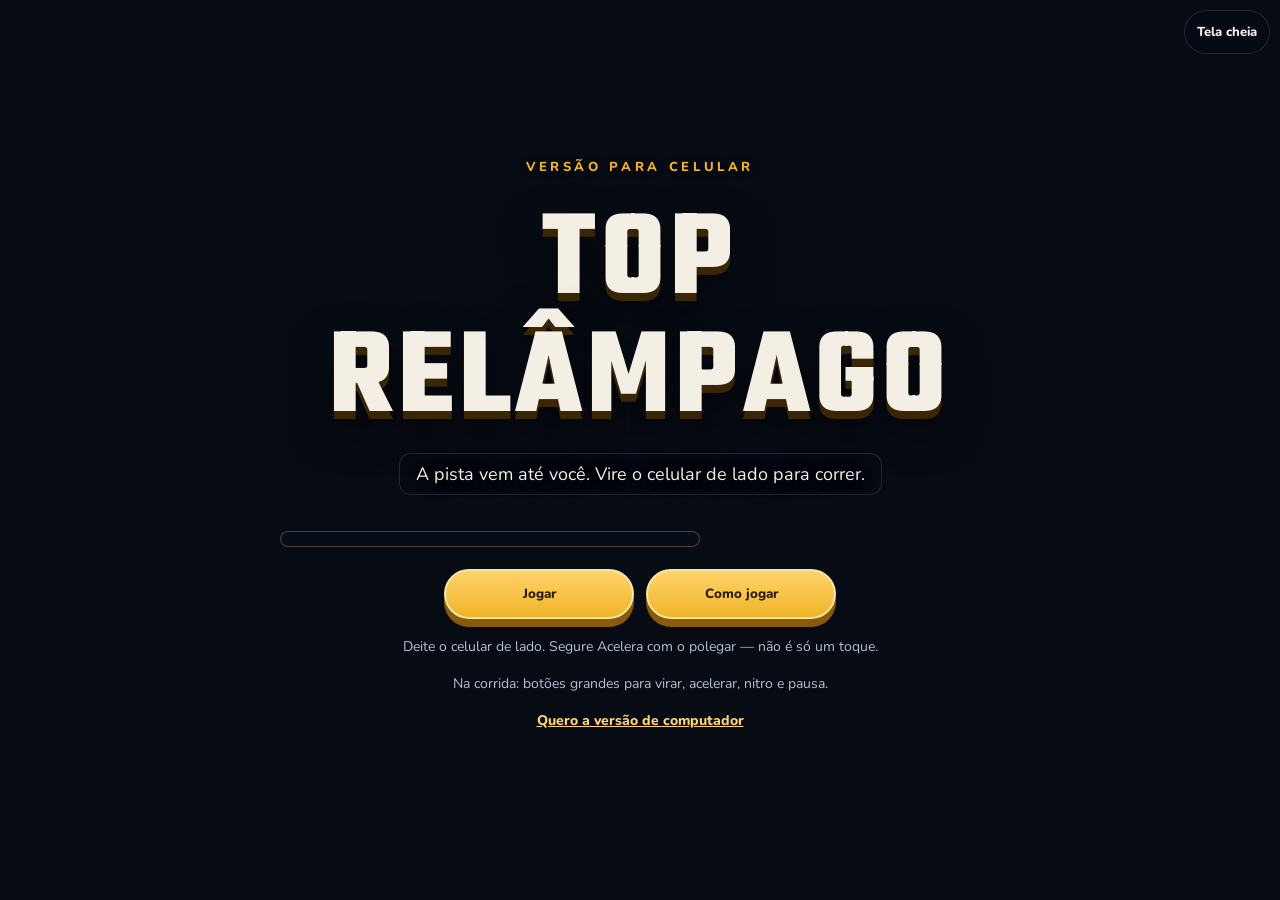
==== commit c5309858: "Wave2: meta diária, pass/quase juice, pódio+fuel, cache ?v=202610020205 - Meta soft do dia (localSto" ====
--- a/celular/index.html
+++ b/celular/index.html
@@ -14,11 +14,11 @@
   <link rel="preconnect" href="https://fonts.googleapis.com" />
   <link rel="preconnect" href="https://fonts.gstatic.com" crossorigin />
   <link href="https://fonts.googleapis.com/css2?family=Nunito:wght@500;700;800&family=Teko:wght@500;600;700&display=swap" rel="stylesheet" />
-  <link rel="stylesheet" href="../css/style.css?v=202610012319" />
+  <link rel="stylesheet" href="../css/style.css?v=202610020205" />
   <script type="importmap">
   {
     "imports": {
-      "three": "../js/vendor/three.module.js?v=202610012319"
+      "three": "../js/vendor/three.module.js?v=202610020205"
     }
   }
   </script>
@@ -64,9 +64,9 @@
               <i></i><i></i><i></i>
             </div>
           </div>
-          <div class="bar">
-            <span>Combustível</span>
-            <div class="bar-track fuel"><i id="hud-fuel"></i></div>
+          <div class="bar bar-fuel">
+            <span>Combustível <em id="hud-fuel-pct" class="fuel-pct">100%</em></span>
+            <div class="bar-track fuel" role="progressbar" aria-valuemin="0" aria-valuemax="100" aria-valuenow="100" aria-label="Combustível"><i id="hud-fuel"></i></div>
           </div>
         </div>
         <div class="speedo">
@@ -101,6 +101,7 @@
         <p class="eyebrow">Versão para celular</p>
         <h1>TOP RELÂMPAGO</h1>
         <p class="tagline">A pista vem até você. Vire o celular de lado para correr.</p>
+        <p id="meta-soft" class="meta-soft hint" role="status"></p>
         <div class="menu" id="menu-title">
           <button type="button" data-action="play" class="primary">Jogar</button>
           <button type="button" data-action="howto">Como jogar</button>
@@ -201,6 +202,7 @@
       <div class="screen-inner wide">
         <h2 id="results-title">Chegada</h2>
         <p class="sub" id="results-sub"></p>
+        <div id="results-podium" class="podium hidden" aria-label="Pódio"></div>
         <table class="board" id="results-table"></table>
         <div class="menu">
           <button type="button" data-action="results-next" class="primary">Continuar</button>
@@ -244,6 +246,6 @@
       <button type="button" id="btn-full" title="Tela cheia">Tela cheia</button>
     </div>
   </div>
-  <script type="module" src="../js/app.js?v=202610012319"></script>
+  <script type="module" src="../js/app.js?v=202610020205"></script>
 </body>
 </html>
--- a/css/style.css
+++ b/css/style.css
@@ -535,7 +535,49 @@
   box-shadow: 0 0 12px #49d6ff;
 }
 
-.bar-track.fuel i { background: linear-gradient(90deg, #ff5d6c, #f0b429); }
+.bar-track.fuel {
+  height: 14px;
+  border: 1px solid rgba(255, 220, 120, 0.35);
+  background: rgba(0, 0, 0, 0.55);
+  box-shadow: inset 0 1px 3px rgba(0,0,0,0.55);
+}
+.bar-track.fuel i {
+  background: linear-gradient(90deg, #ff5d6c, #f0b429 55%, #ffe08a);
+  box-shadow: 0 0 10px rgba(240, 180, 41, 0.35);
+  transition: width 0.12s linear, background 0.2s ease;
+}
+.bar-track.fuel.fuel-ok i {
+  background: linear-gradient(90deg, #3dcf7a, #f0b429 70%, #ffe08a);
+}
+.bar-track.fuel.fuel-low i {
+  background: linear-gradient(90deg, #ff8a3d, #ff5d6c);
+  box-shadow: 0 0 10px rgba(255, 100, 60, 0.4);
+}
+.bar-track.fuel.fuel-critical i {
+  background: linear-gradient(90deg, #ff2d4a, #ff6b3d);
+  box-shadow: 0 0 12px rgba(255, 45, 74, 0.55);
+  animation: fuel-blink 0.7s ease-in-out infinite;
+}
+.bar-track.fuel.fuel-empty i {
+  width: 0 !important;
+  box-shadow: none;
+}
+.fuel-pct {
+  font-style: normal;
+  font-weight: 800;
+  font-variant-numeric: tabular-nums;
+  margin-left: 6px;
+  color: #ffe6a0;
+  text-shadow: 0 1px 3px #000;
+}
+.bar-fuel .fuel-pct { letter-spacing: 0.02em; }
+.bar-track.fuel.fuel-critical ~ .fuel-pct,
+.bar-fuel:has(.fuel-critical) .fuel-pct { color: #ff8a9a; }
+.bar-fuel:has(.fuel-low) .fuel-pct { color: #ffc078; }
+@keyframes fuel-blink {
+  0%, 100% { filter: brightness(1); }
+  50% { filter: brightness(1.25); }
+}
 
 .nitro-pips {
   display: flex;
@@ -1334,7 +1376,9 @@
   #app.juice-nitro::after,
   #app.juice-hit::after,
   #app.juice-check::after,
-  #app.juice-finish::after {
+  #app.juice-finish::after,
+  #app.juice-pass::after,
+  #app.juice-near::after {
     animation: none !important;
     opacity: 0.22;
   }
@@ -1397,3 +1441,106 @@
   }
 }
 
+
+
+/* wave2: meta diária / pódio / pass+near juice / fuel */
+.meta-soft {
+  margin: 8px 0 14px;
+  padding: 8px 14px;
+  border-radius: 12px;
+  background: rgba(8, 14, 26, 0.72);
+  border: 1px solid rgba(255, 210, 90, 0.28);
+  color: #f0e6d2 !important;
+  font-weight: 700;
+  font-size: 14px;
+  text-shadow: 0 1px 4px #000;
+  max-width: min(92vw, 420px);
+}
+body.modo-celular .meta-soft { font-size: 13px; padding: 7px 12px; }
+
+.podium {
+  display: flex;
+  justify-content: center;
+  align-items: flex-end;
+  gap: 10px;
+  margin: 8px 0 16px;
+  flex-wrap: wrap;
+}
+.podium-slot {
+  display: flex;
+  flex-direction: column;
+  align-items: center;
+  gap: 2px;
+  min-width: 96px;
+  padding: 10px 12px 12px;
+  border-radius: 14px;
+  background: rgba(10, 16, 28, 0.88);
+  border: 1px solid rgba(255, 255, 255, 0.12);
+  box-shadow: 0 10px 24px rgba(0,0,0,0.35);
+}
+.podium-slot.p1 {
+  order: 2;
+  min-width: 118px;
+  padding-top: 14px;
+  border-color: rgba(255, 210, 90, 0.55);
+  background: linear-gradient(180deg, rgba(255, 210, 90, 0.18), rgba(10, 16, 28, 0.92));
+}
+.podium-slot.p2 { order: 1; border-color: rgba(200, 210, 230, 0.4); }
+.podium-slot.p3 { order: 3; border-color: rgba(205, 140, 80, 0.45); }
+.podium-slot.you { box-shadow: 0 0 0 1px rgba(255, 210, 90, 0.35), 0 10px 24px rgba(0,0,0,0.35); }
+.podium-medal { font-size: 28px; line-height: 1; }
+.podium-slot strong {
+  font-family: "Teko", Impact, sans-serif;
+  font-size: 22px;
+  letter-spacing: 0.04em;
+  color: #fff;
+}
+.podium-slot em {
+  font-style: normal;
+  font-size: 13px;
+  font-weight: 700;
+  color: #f0d78a;
+}
+.board tr.podium-row.p1 td { color: #ffe29a; }
+.board tr.podium-row.p2 td { color: #dce6f5; }
+.board tr.podium-row.p3 td { color: #e8c09a; }
+
+.toast.toast-pass {
+  color: #9dffc2;
+  text-shadow: 0 0 12px rgba(80, 255, 160, 0.45);
+}
+.toast.toast-near {
+  color: #ffd28a;
+  text-shadow: 0 0 12px rgba(255, 180, 60, 0.4);
+}
+
+#app.juice-pass::after,
+#app.juice-near::after {
+  content: "";
+  position: absolute;
+  inset: 0;
+  z-index: 5;
+  pointer-events: none;
+  animation: juice-flash 0.45s ease-out forwards;
+}
+#app.juice-pass::after {
+  background: radial-gradient(ellipse at center, rgba(70, 255, 160, 0.26) 0%, transparent 62%);
+}
+#app.juice-near::after {
+  background: radial-gradient(ellipse at 70% 55%, rgba(255, 190, 70, 0.24) 0%, transparent 58%);
+  animation-duration: 0.38s;
+}
+
+@media (prefers-reduced-motion: reduce) {
+  #app.juice-pass::after,
+  #app.juice-near::after {
+    animation: none !important;
+    opacity: 0.22;
+  }
+  .bar-track.fuel.fuel-critical i {
+    animation: none !important;
+  }
+  .bar-track.fuel i {
+    transition: none !important;
+  }
+}
